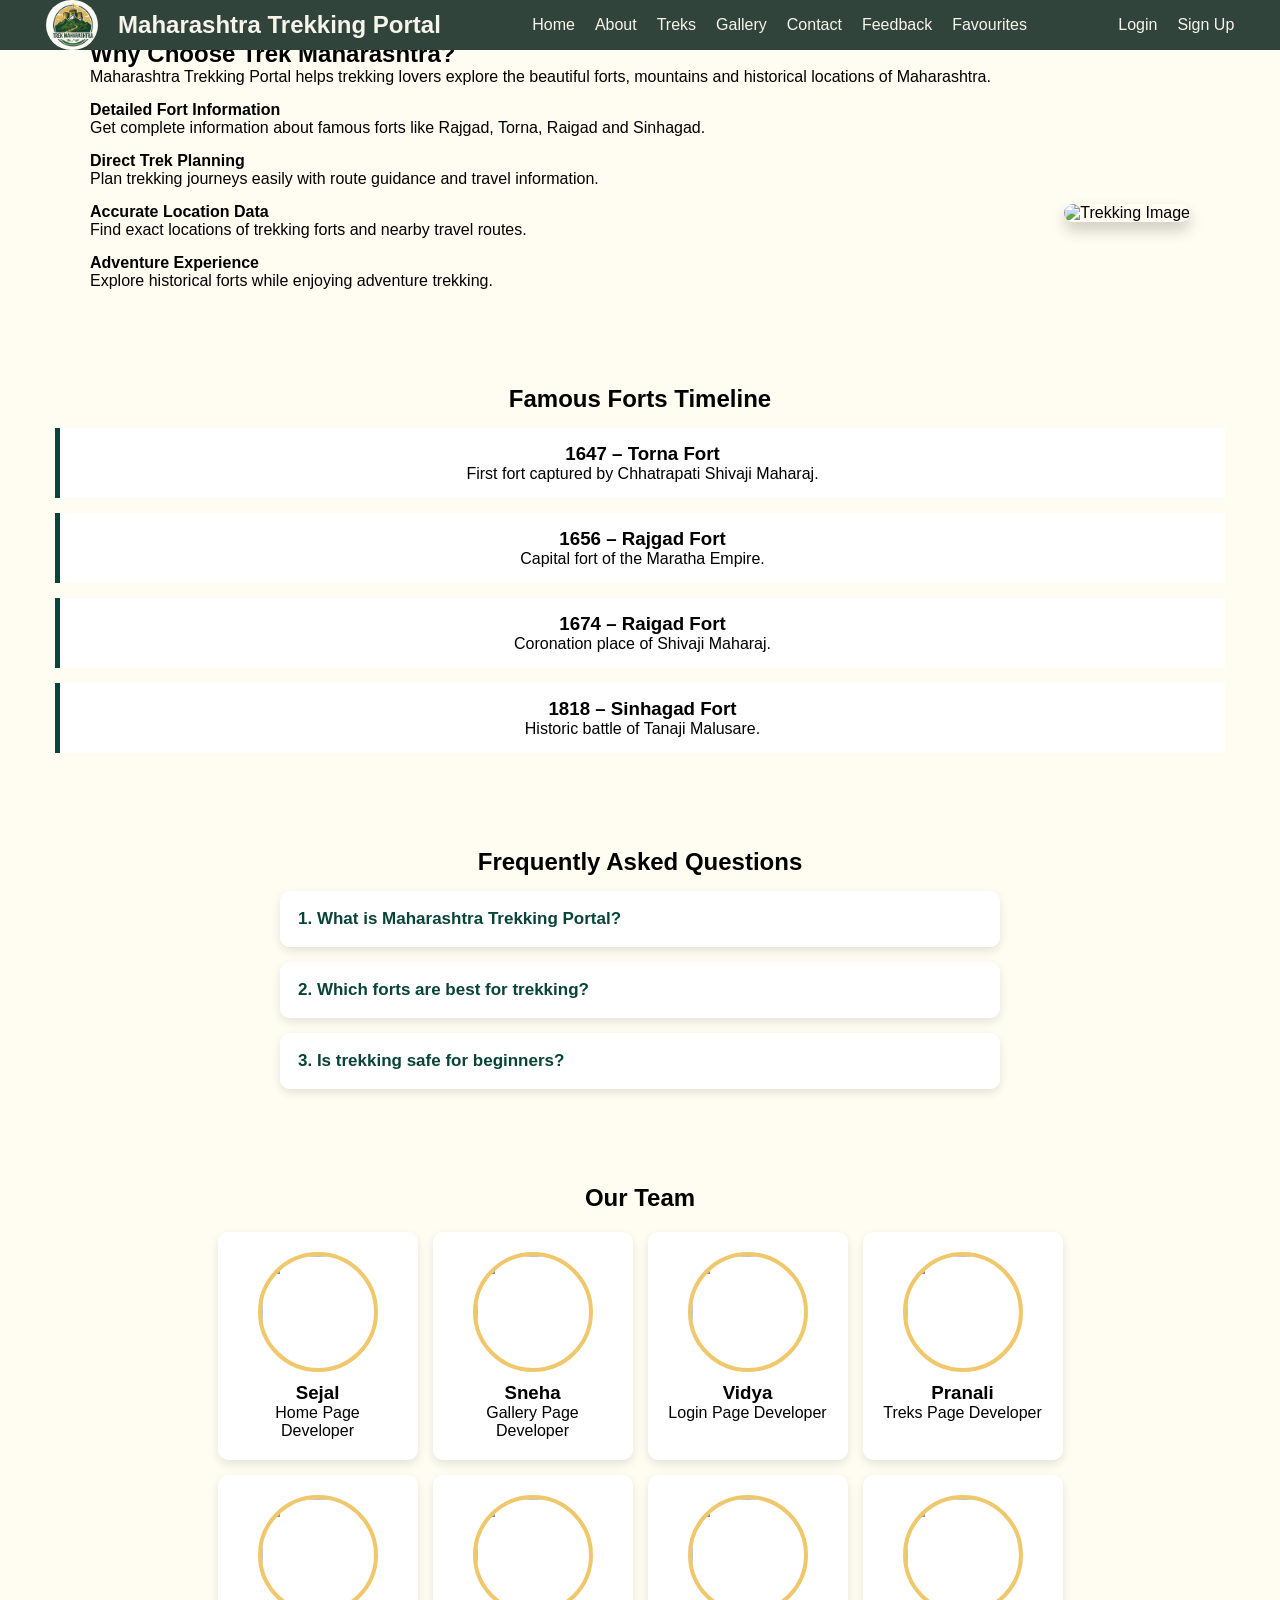
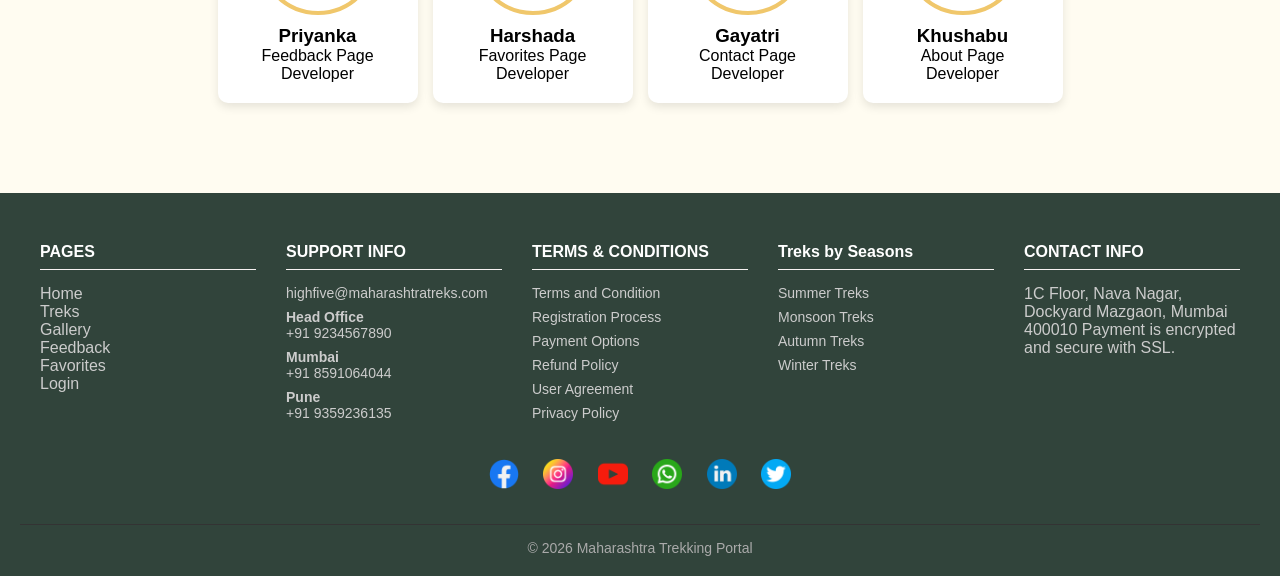
==== pages/about.html @ 6fa44c5d "modity page" ====
<!DOCTYPE html>
<html lang="en">

<head>
    <meta charset="UTF-8">
    <meta name="viewport" content="width=device-width, initial-scale=1.0">
    <title>About - Maharashtra Trekking Portal</title>
    <link rel="stylesheet" href="./../css/about.css">
    <link rel="icon" type="image-icon" href="./../images/common-image/trekking-logo.png">
</head>

<body>

    <!-- Navbar -->
    <header>
        <div class="main-containe">
            <div class="navbar-main-container">
                <div class="logo-container">
                    <img src="./../images/trek-logo.png" alt="interior-design-logo" height="50px" class="main-logo">
                    <b class="project-name">Maharashtra Trekking Portal</b>
                </div>

                <div class="menu-toggle" onclick="toggleMenu()">☰</div>

                <div class="nav-links-container" id="navMenu">
                    <a href="./../index.html" class="nav-text-container"> Home</a>
                    <a href="./../pages/about.html" class="nav-text-container">About</a>
                    <a href="./../pages/trek.html" class="nav-text-container">Treks</a>
                    <a href="./../pages/gallery.html" class="nav-text-container">Gallery</a>
                    <a href="./../pages/contact.html" class="nav-text-container">Contact</a>
                    <a href="./../pages/feedback.html" class="nav-text-container">Feedback</a>
                    <a href="./../pages/favourite.html" class="nav-text-container">Favourites</a>
                </div>

                <div class="auth-links-containar">
                    <a href="./../pages/login.html" class="nav-text-container">Login</a>
                    <a href="./../pages/signup.html" class="nav-text-container">Sign Up</a>
                </div>
            </div>
    </header>

    <!-- WHY CHOOSE SECTION -->
    <section class="why-choose">

        <div class="why-container">

            <div class="why-text">

                <h2>Why Choose Trek Maharashtra?</h2>

                <p>
                    Maharashtra Trekking Portal helps trekking lovers explore the beautiful forts,
                    mountains and historical locations of Maharashtra.
                </p>

                <ul>

                    <li>
                        <strong>Detailed Fort Information</strong><br>
                        Get complete information about famous forts like Rajgad, Torna, Raigad and Sinhagad.
                    </li>

                    <li>
                        <strong>Direct Trek Planning</strong><br>
                        Plan trekking journeys easily with route guidance and travel information.
                    </li>

                    <li>
                        <strong>Accurate Location Data</strong><br>
                        Find exact locations of trekking forts and nearby travel routes.
                    </li>

                    <li>
                        <strong>Adventure Experience</strong><br>
                        Explore historical forts while enjoying adventure trekking.
                    </li>

                </ul>

            </div>


            <div class="why-image">

                <img src="./../images/treking.png" alt="Trekking Image">

            </div>

        </div>

    </section>

    <!-- TIMELINE -->
    <section class="timeline">

        <h2>Famous Forts Timeline</h2>

        <div class="timeline-item">
            <h3>1647 – Torna Fort</h3>
            <p>First fort captured by Chhatrapati Shivaji Maharaj.</p>
        </div>

        <div class="timeline-item">
            <h3>1656 – Rajgad Fort</h3>
            <p>Capital fort of the Maratha Empire.</p>
        </div>

        <div class="timeline-item">
            <h3>1674 – Raigad Fort</h3>
            <p>Coronation place of Shivaji Maharaj.</p>
        </div>

        <div class="timeline-item">
            <h3>1818 – Sinhagad Fort</h3>
            <p>Historic battle of Tanaji Malusare.</p>
        </div>

    </section>

    <!-- FAQ -->
    <section class="faq">

        <h2>Frequently Asked Questions</h2>

        <div class="faq-item">

            <button onclick="showAnswer(1)" class="faq-question">
                1. What is Maharashtra Trekking Portal?
            </button>

            <div class="faq-answer">
                <p id="faq1"></p>
            </div>

        </div>


        <div class="faq-item">

            <button onclick="showAnswer(2)" class="faq-question">
                2. Which forts are best for trekking?
            </button>

            <div class="faq-answer">
                <p id="faq2"></p>
            </div>

        </div>


        <div class="faq-item">

            <button onclick="showAnswer(3)" class="faq-question">
                3. Is trekking safe for beginners?
            </button>

            <div class="faq-answer">
                <p id="faq3"></p>
            </div>

        </div>

    </section>

    <!-- TEAM -->
    <section class="team">

        <h2>Our Team</h2>

        <div class="team-container">

            <div class="member">
                <img src="./../images/sejal.jpeg">
                <h3>Sejal</h3>
                <p>Home Page Developer</p>
            </div>

            <div class="member">
                <img src="./../images/sneha.jpeg">
                <h3>Sneha</h3>
                <p>Gallery Page Developer</p>
            </div>

            <div class="member">
                <img src="./../images/vidya.jpeg">
                <h3>Vidya</h3>
                <p>Login Page Developer</p>
            </div>

            <div class="member">
                <img src="./../images/pranali.jpeg">
                <h3>Pranali</h3>
                <p>Treks Page Developer</p>
            </div>

            <div class="member">
                <img src="./../images/priyanka.jpeg">
                <h3>Priyanka</h3>
                <p>Feedback Page Developer</p>
            </div>

            <div class="member">
                <img src="./../images/harshada.jpeg">
                <h3>Harshada</h3>
                <p>Favorites Page Developer</p>
            </div>

            <div class="member">
                <img src="./../images/gayatri.jpeg">
                <h3>Gayatri</h3>
                <p>Contact Page Developer</p>
            </div>

            <div class="member highlight">
                <img src="./../images/khushabu.jpg">
                <h3>Khushabu</h3>
                <p>About Page Developer</p>
            </div>

        </div>
    </section>

    <!-- Footer -->
    <footer class="main-footer">

        <div class="footer-container">


            <div class="footer-col">
                <h3>PAGES</h3>
                <a href="./../index.html">Home</a><br>
                <a href="./trek.html">Treks</a><br>
                <a href="./gallery.html">Gallery</a><br>
                <a href="./feedback.html">Feedback</a><br>
                <a href="./favourite.html">Favorites</a><br>
                <a href="./login.html">Login</a><br>
            </div>


            <div class="footer-col">
                <h3>SUPPORT INFO</h3>
                <p><a href="mailto:homiq@gmail.com">highfive@maharashtratreks.com</a></p>
                <p><strong>Head Office</strong><br><a href="tel:9234567890">+91 9234567890</a></p>
                <p><strong>Mumbai</strong><br><a href="tel:8591064044">+91 8591064044</a></p>
                <p><strong>Pune</strong><br><a href="tel:9359236135">+91 9359236135</a></p>
            </div>

            <div class="footer-col">
                <h3>TERMS & CONDITIONS</h3>
                <p>Terms and Condition</p>
                <p>Registration Process</p>
                <p>Payment Options</p>
                <p>Refund Policy</p>
                <p>User Agreement</p>
                <p>Privacy Policy</p>
            </div>


            <div class="footer-col">
                <h3>Treks by Seasons</h3>
                <p><a href="#">Summer Treks</a></p>
                <p><a href="#">Monsoon Treks</a></p>
                <p><a href="#">Autumn Treks</a></p>
                <p><a href="#">Winter Treks</a></p>
            </div>



            <div class="footer-col">
                <h3>CONTACT INFO</h3>
                <a href="https://maps.app.goo.gl/Z1JZnKfSWdZ5woG98" target="_blank" rel="noopener">
                    1C Floor, Nava Nagar, Dockyard
                    Mazgaon, Mumbai 400010
                    Payment is encrypted and secure with SSL.</a>
            </div>

        </div>

        <div class="social-icons">
            <a href="https://www.facebook.com/maharashtratreks/" target="_blank">
                <img src="./../images/facebook.png" width="30"></a>

            <a href="https://www.instagram.com/maharashtratreks/" target="_blank">
                <img src="./../images/instagram.png" width="30"></a>

            <a href="https://www.youtube.com/@maharashtratreks" target="_blank">
                <img src="./../images/youtub.png" width="30"></a>

            <a href="https://web.whatsapp.com/maharashtratreks/" target="_blank">
                <img src="./../images/whatapp.png" width="30"></a>

            <a href="https://www.inlinkedin.com/maharashtratreks/" target="_blank">
                <img src="./../images/linkedin.png" width="30"></a>

            <a href="https://web.twitter.com/maharashtratreks/" target="_blank">
                <img src="./../images/twitter.png" width="30"></a>

        </div>

        <div class="footer-bottom">
            © 2026 Maharashtra Trekking Portal
        </div>
    </footer>

    <script src="./../js/about.js"></script>
</body>

</html>
---- css/about.css ----
/* Navbar*/
* {
    margin: 0;
    padding: 0;
    box-sizing: border-box;
    font-family: "Poppins", sans-serif;
}

body {
    font-family: Arial, sans-serif;
    background-color: rgb(255, 252, 241);
}

.navbar-main-container {
    background-color: #31443b;
    color: #f7f5eb;
    display: flex;
    justify-content: space-around;
    align-items: center;
    position: fixed;
    top: 0;
    width: 100%;
    z-index: 1000;
}

.main-container {
    height: 600px;
    width: 1527px;
}

.logo-container {
    display: flex;
    align-items: center;
    gap: 20px;
}

.project-name {
    font-size: 24px;
    font-weight: bold;
    cursor: pointer;
    font-family: "Poppins", sans-serif;
}

.main-logo {
    border-radius: 60px;

}

.nav-links-container {
    display: flex;
    gap: 20px;
    cursor: pointer;
    color: #f7f5eb;
}

.nav-text-container {
    color: #f7f5eb;
    text-decoration: none;

}

.nav-text-container:hover {
    color: #f0c76b;
}

.auth-links-containar {
    display: flex;
    gap: 20px;
    cursor: pointer;
}

.main-container {
    height: 600px;
    width: 1527px;
}

/* HAMBURGER BUTTON */
.menu-toggle {
    display: none;
    font-size: 28px;
    cursor: pointer;
    color: white;
}

/* MOBILE VIEW */
@media screen and (max-width:480px) {

    .project-name {
        /* font-size: 20px; */
        font-weight: 30px;
    }

    .main-logo {
        height: 40px;
    }

     /* section spacing */

     section {
        padding: 25px 15px;
    }

    /* headings */

    h2 {
        font-size: 22px;
    }

     /* why choose image */

     .why-image img {
        width: 100%;
    }

     /* footer */

     .footer-container {
        flex-direction: column;
        text-align: center;
    }

    .social-icons img {
        width: 25px;
    }

    .footer-bottom {
        font-size: 12px;
    }
    
}
@media screen and (max-width:768px) {

    .menu-toggle {
        display: block;
    }

    .navbar-main-container {
        flex-wrap: wrap;
    }

    .nav-links-container {
        display: none;
        flex-direction: column;
        width: 100%;
        text-align: center;
        background: #31443b;
    }

    .auth-links-containar {
        display: none;
        flex-direction: column;
        width: 100%;
        text-align: center;
        background: #31443b;
    }

    .nav-links-container.active,
    .auth-links-containar.active {
        display: flex;
    }

    .project-name{
        font-weight: 24px;
    }
}

/* ================= TABLET (601px – 992px) ================= */
@media screen and (max-width:992px) {

    .navbar-main-container {
        flex-wrap: wrap;
        padding: 10px;
    }

    .nav-links-container {
        gap: 15px;
    }

    .main-container {
        width: 100%;
    }

}

/* ================= LARGE SCREEN ================= */
@media screen and (min-width:1200px) {

    .main-container {
        width: 100%;
    }

}


/* SECTIONS */

section {
    padding: 40px;
    text-align: center;
}

/* WHY CHOOSE */

.why-container {
    display: flex;
    align-items: center;
    justify-content: center;
    gap: 50px;
    flex-wrap: wrap;
    max-width: 1100px;
    margin: auto;
}

.why-text {
    flex: 1;
    text-align: left;
}

.why-text ul {
    list-style: none;
    padding: 0;
}

.why-text li {
    margin: 15px 0;
}

.why-image img {
    width: 400px;
    height: 440px;
    border-radius: 15px;
    box-shadow: 0 8px 15px rgba(0, 0, 0, 0.2);
    margin-top: 80px;
}

/* TEAM */

.team-container {
    display: flex;
    flex-wrap: wrap;
    justify-content: center;
    gap: 15px;
    width: 85%;
    margin-left: 90px;
    margin-top: 20px;
}

.member {
    background: white;
    padding: 20px;
    border-radius: 10px;
    width: 200px;
    box-shadow: 0 4px 10px rgba(0, 0, 0, 0.1);
}

.member img {
    width: 120px;
    height: 120px;
    object-fit: cover;
    border-radius: 50%;
    border: 4px solid #f0c76b;
    margin-bottom: 10px;
    transition: 0.3s;
}

.member img:hover {
    transform: scale(1.1);
}

/* TIMELINE */

.timeline-item {
    background: white;
    padding: 15px;
    margin: 15px;
    border-left: 5px solid #094438;
}

/* FAQ */

.faq {
    max-width: 800px;
    margin: auto;
}

.faq-item {
    background: white;
    margin: 15px 0;
    border-radius: 10px;
    box-shadow: 0 4px 10px rgba(0, 0, 0, 0.1);
    overflow: hidden;
}

.faq-question {
    width: 100%;
    text-align: left;
    background: white;
    color: #094438;
    border: none;
    padding: 18px;
    font-size: 17px;
    font-weight: bold;
    cursor: pointer;
}

.faq-question:hover {
    background: #fff;
    color: #efbf50;
}

.faq-answer {
    max-height: 0;
    overflow: hidden;
    transition: 0.4s;
    padding: 0 20px;
}

.faq-item.active .faq-answer {
    max-height: 120px;
}

.faq-answer p {
    margin: 10px 0;
}

/* FOOTER */
.main-footer {
    background: #31443b;
    color: #fff;
    padding: 50px 20px 20px;
    margin-top: 50px;
}

.footer-container {
    display: flex;
    justify-content: space-between;
    flex-wrap: wrap;
    gap: 30px;
    max-width: 1200px;
    margin: auto;
}

.footer-col {
    flex: 1 1 200px;
}

.footer-col h3 {
    margin-bottom: 15px;
    font-size: 16px;
    border-bottom: 1px solid #f6f1f1;
    padding-bottom: 8px;
}

.footer-col p {
    margin: 8px 0;
    font-size: 14px;
    color: #ccc;
    cursor: pointer;
    transition: 0.3s;
}

.footer-col p:hover {
    color: #fff;
}


.footer-col a {
    text-decoration: none;
    color: #ccc;
    transition: 0.3s;
}

.footer-col a:hover {
    color: #f0c76b;
}



.social-icons {
    text-align: center;
    margin-top: 30px;
}

.social-icons a {
    margin: 0 10px;
    font-size: 20px;
    cursor: pointer;
    transition: 0.3s;
}

.social-icons span:hover {
    color: #2E8B57;
}

.footer-bottom {
    text-align: center;
    margin-top: 30px;
    font-size: 14px;
    color: #aaa;
    border-top: 1px solid #333;
    padding-top: 15px;
}

@media (max-width: 768px) {

    .footer-container {
        flex-direction: column;
        text-align: center;
    }

    .footer-col {
        margin-bottom: 20px;
    }
}

body {
    font-family: Arial;

    margin: 0;
}

/* Main Wrapper */
.main-wrapper {
    min-height: 100vh;
    display: flex;
    flex-direction: column;
}

/* Center Card */
.content-card {
    background: white;
    width: 85%;
    max-width: 1100px;
    margin: 40px auto;
    padding: 30px;
    border-radius: 20px;
    box-shadow: 0 10px 30px rgba(0, 0, 0, 0.3);
    transition: 0.3s;
}

/* Dark mode card */
.dark-mode .content-card {
    background: #f5f2f2;
    color: white;
}

/* ============================= */
/* TABLET RESPONSIVE (1024px) */
/* ============================= */

@media screen and (max-width:1024px) {

    .navbar-main-container {
        padding: 10px 20px;
    }

    .project-name {
        font-size: 18px;
    }

    /* why choose */

    .why-container {
        flex-direction: column;
        text-align: center;
        gap: 30px;
    }

    .why-text {
        text-align: center;
    }

    .why-image img {
        width: 80%;
        height: auto;
    }

    /* team */

    .team-container {
        gap: 20px;
    }

    .member {
        width: 180px;
    }

}


/* ============================= */
/* MOBILE RESPONSIVE (768px) */
/* ============================= */

@media screen and (max-width:768px) {

    /* navbar */

    .hamburger {
        display: block;
    }

    .nav-links-container {
        display: none;
        flex-direction: column;
        position: absolute;
        top: 70px;
        left: 0;
        width: 100%;
        background: #31443b;
        padding: 20px 0;
    }

    .nav-links-container.active {
        display: flex;
    }

    .nav-links-container a {
        padding: 12px;
        font-size: 18px;
    }

    .auth-links-container {
        display: none;
    }

    /* why choose */

    .why-container {
        flex-direction: column;
        gap: 25px;
    }

    .why-text {
        text-align: center;
    }

    .why-image img {
        width: 90%;
        height: auto;
    }

    /* timeline */

    .timeline-item {
        margin: 10px 5px;
    }

    /* FAQ */

    .faq {
        width: 95%;
    }

    /* team */

    .team-container {
        flex-direction: column;
        align-items: center;
    }

    .member {
        width: 90%;
        max-width: 280px;
    }

}


/* Media Query */

/* ============================= */
/* SMALL MOBILE (480px) */
/* ============================= */

@media screen and (max-width:480px) {

    .project-name {
        font-size: 16px;
    }

    .main-logo {
        height: 40px;
    }

    /* section spacing */

    section {
        padding: 25px 15px;
    }

    /* headings */

    h2 {
        font-size: 22px;
    }

    /* why choose image */

    .why-image img {
        width: 100%;
    }

    /* footer */

    .footer-container {
        flex-direction: column;
        text-align: center;
    }

    .social-icons img {
        width: 25px;
    }

    .footer-bottom {
        font-size: 12px;
    }

}

/* ================= TABLET RESPONSIVE ================= */

@media screen and (max-width:1024px) {

    .project-name {
        font-size: 20px;
    }

    .why-container {
        flex-direction: column;
        text-align: center;
    }

    .why-text {
        text-align: center;
    }

    .why-image img {
        width: 80%;
        height: auto;
    }

    .team-container {
        gap: 20px;
    }

    .member {
        width: 180px;
    }

}

/* ================= MOBILE RESPONSIVE ================= */

@media screen and (max-width:768px) {

    /* show hamburger */

    .hamburger {
        display: block;
    }

    /* hide nav links */

    .nav-links-container {
        display: none;
        flex-direction: column;
        position: absolute;
        top: 70px;
        left: 0;
        width: 100%;
        background: #31443b;
        text-align: center;
        padding: 20px 0;
    }

    .nav-links-container.active {
        display: flex;
    }

    .nav-links-container a {
        padding: 12px;
        font-size: 18px;
    }

    .auth-links-container {
        display: none;
    }

    /* layout changes */

    .why-container {
        flex-direction: column;
        gap: 25px;
        margin-top: 60px;
    }

    .why-image img {
        width: 90%;
        height: auto;
    }

    .team-container {
        flex-direction: column;
        align-items: center;
    }

    .member {
        width: 90%;
        max-width: 280px;
    }

}

/* ================= SMALL MOBILE ================= */

@media screen and (max-width:480px) {

    .project-name {
        font-size: 16px;
    }

    .main-logo {
        height: 40px;
    }

    section {
        padding: 25px 15px;
    }

    h2 {
        font-size: 22px;
    }

    .why-image img {
        width: 100%;
    }

    .footer-container {
        flex-direction: column;
        text-align: center;
    }

    .footer-bottom {
        font-size: 12px;
    }

}
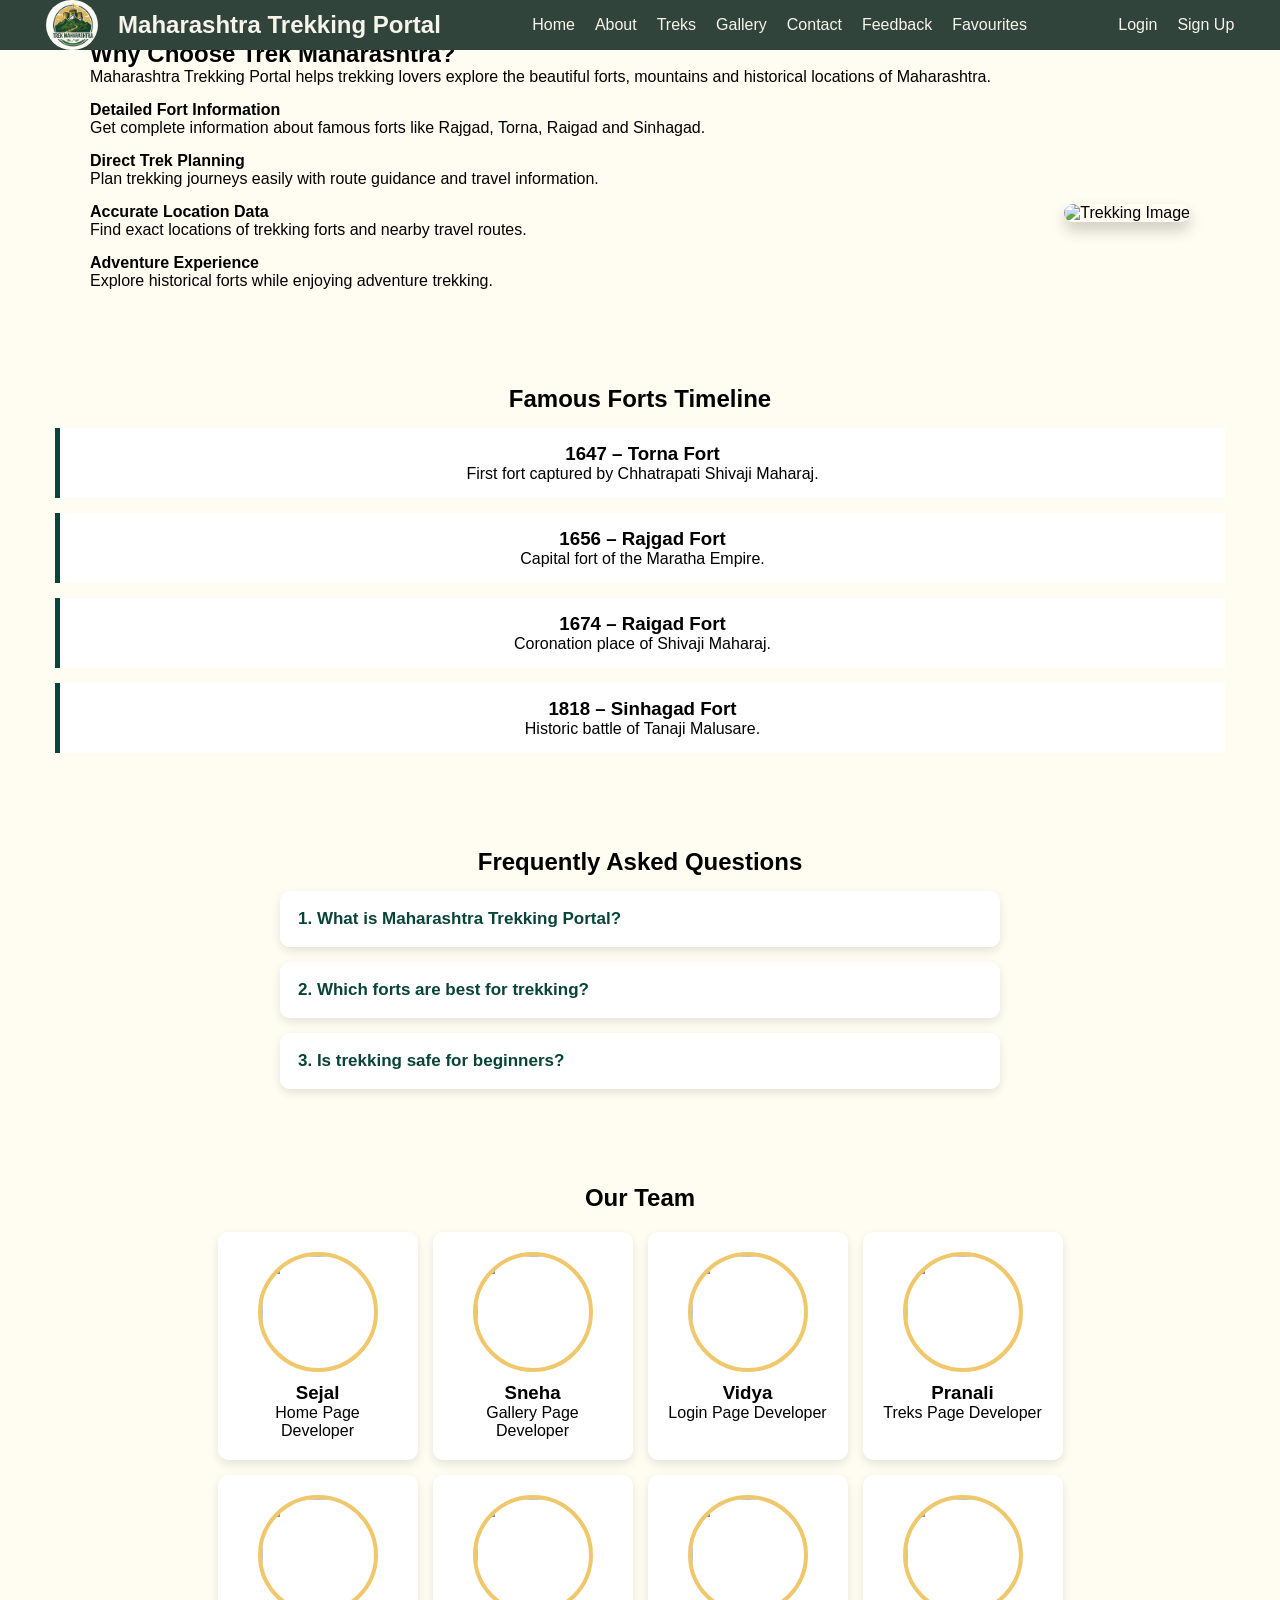
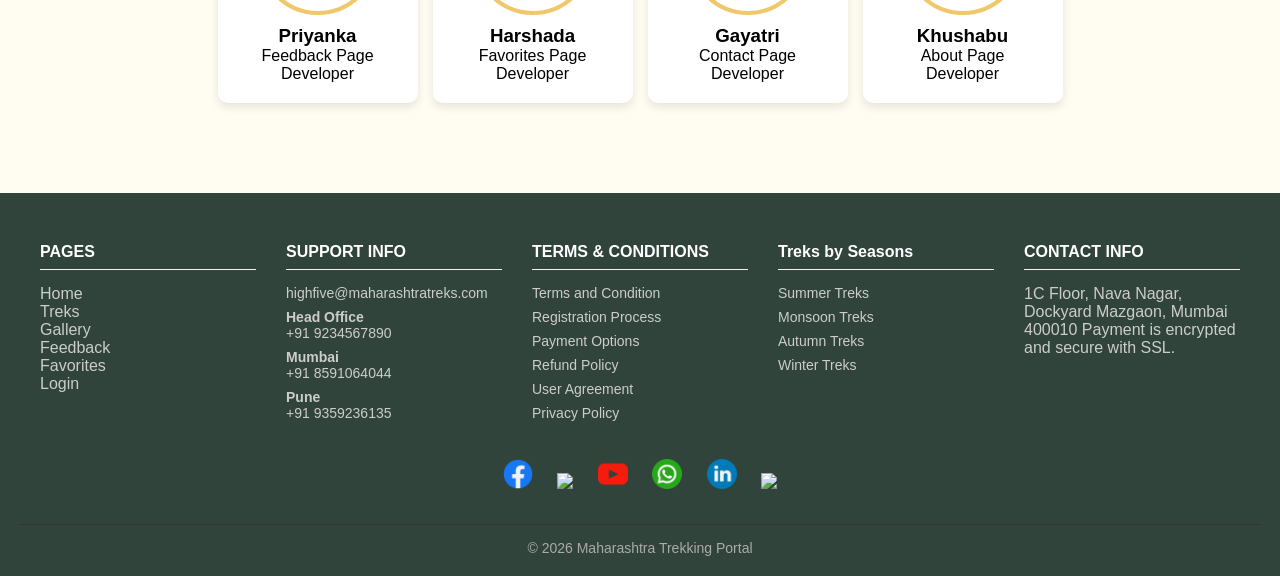
==== commit 44990bff: "correct footer images path" ====
--- a/pages/about.html
+++ b/pages/about.html
@@ -281,7 +281,7 @@
                 <img src="./../images/facebook.png" width="30"></a>
 
             <a href="https://www.instagram.com/maharashtratreks/" target="_blank">
-                <img src="./../images/instagram.png" width="30"></a>
+                <img src="./../images/insta-footer.png" width="30"></a>
 
             <a href="https://www.youtube.com/@maharashtratreks" target="_blank">
                 <img src="./../images/youtub.png" width="30"></a>
@@ -293,7 +293,7 @@
                 <img src="./../images/linkedin.png" width="30"></a>
 
             <a href="https://web.twitter.com/maharashtratreks/" target="_blank">
-                <img src="./../images/twitter.png" width="30"></a>
+                <img src="./../images/twitter-footer.png" width="30"></a>
 
         </div>
 
